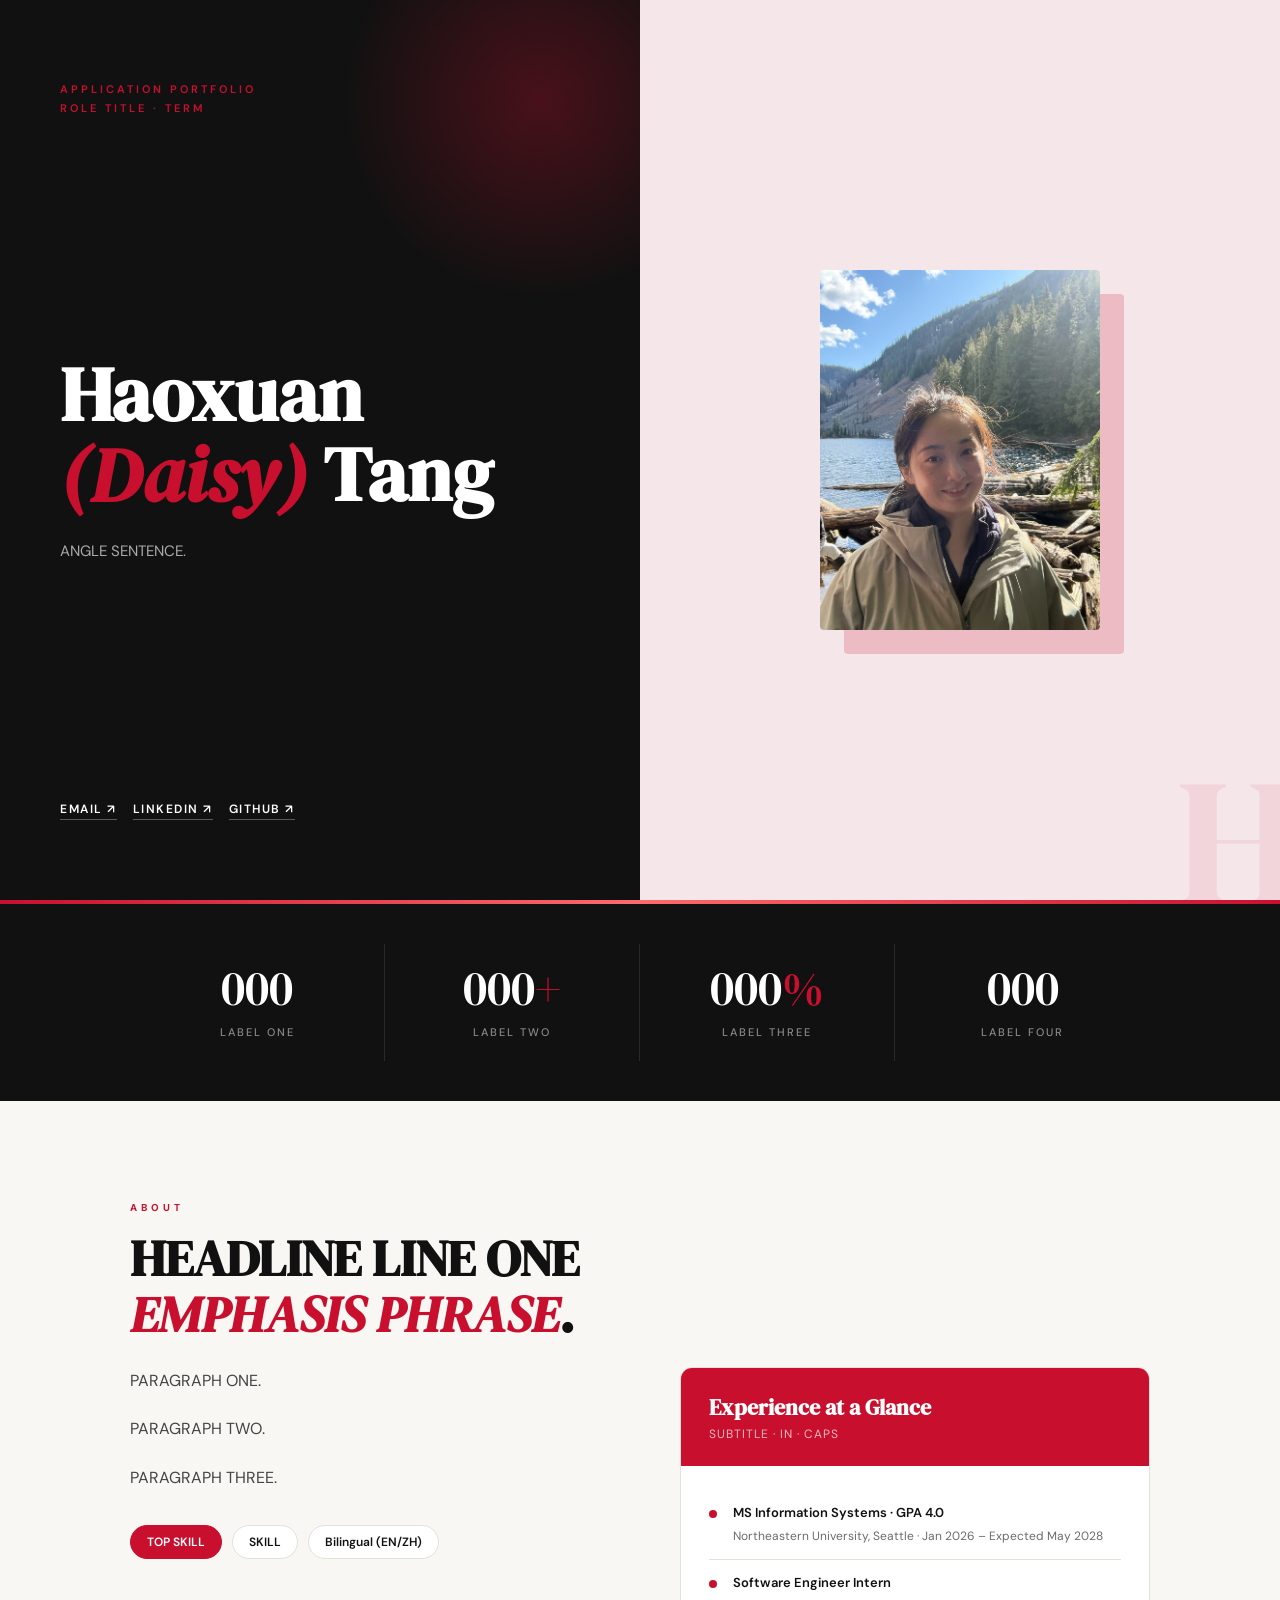
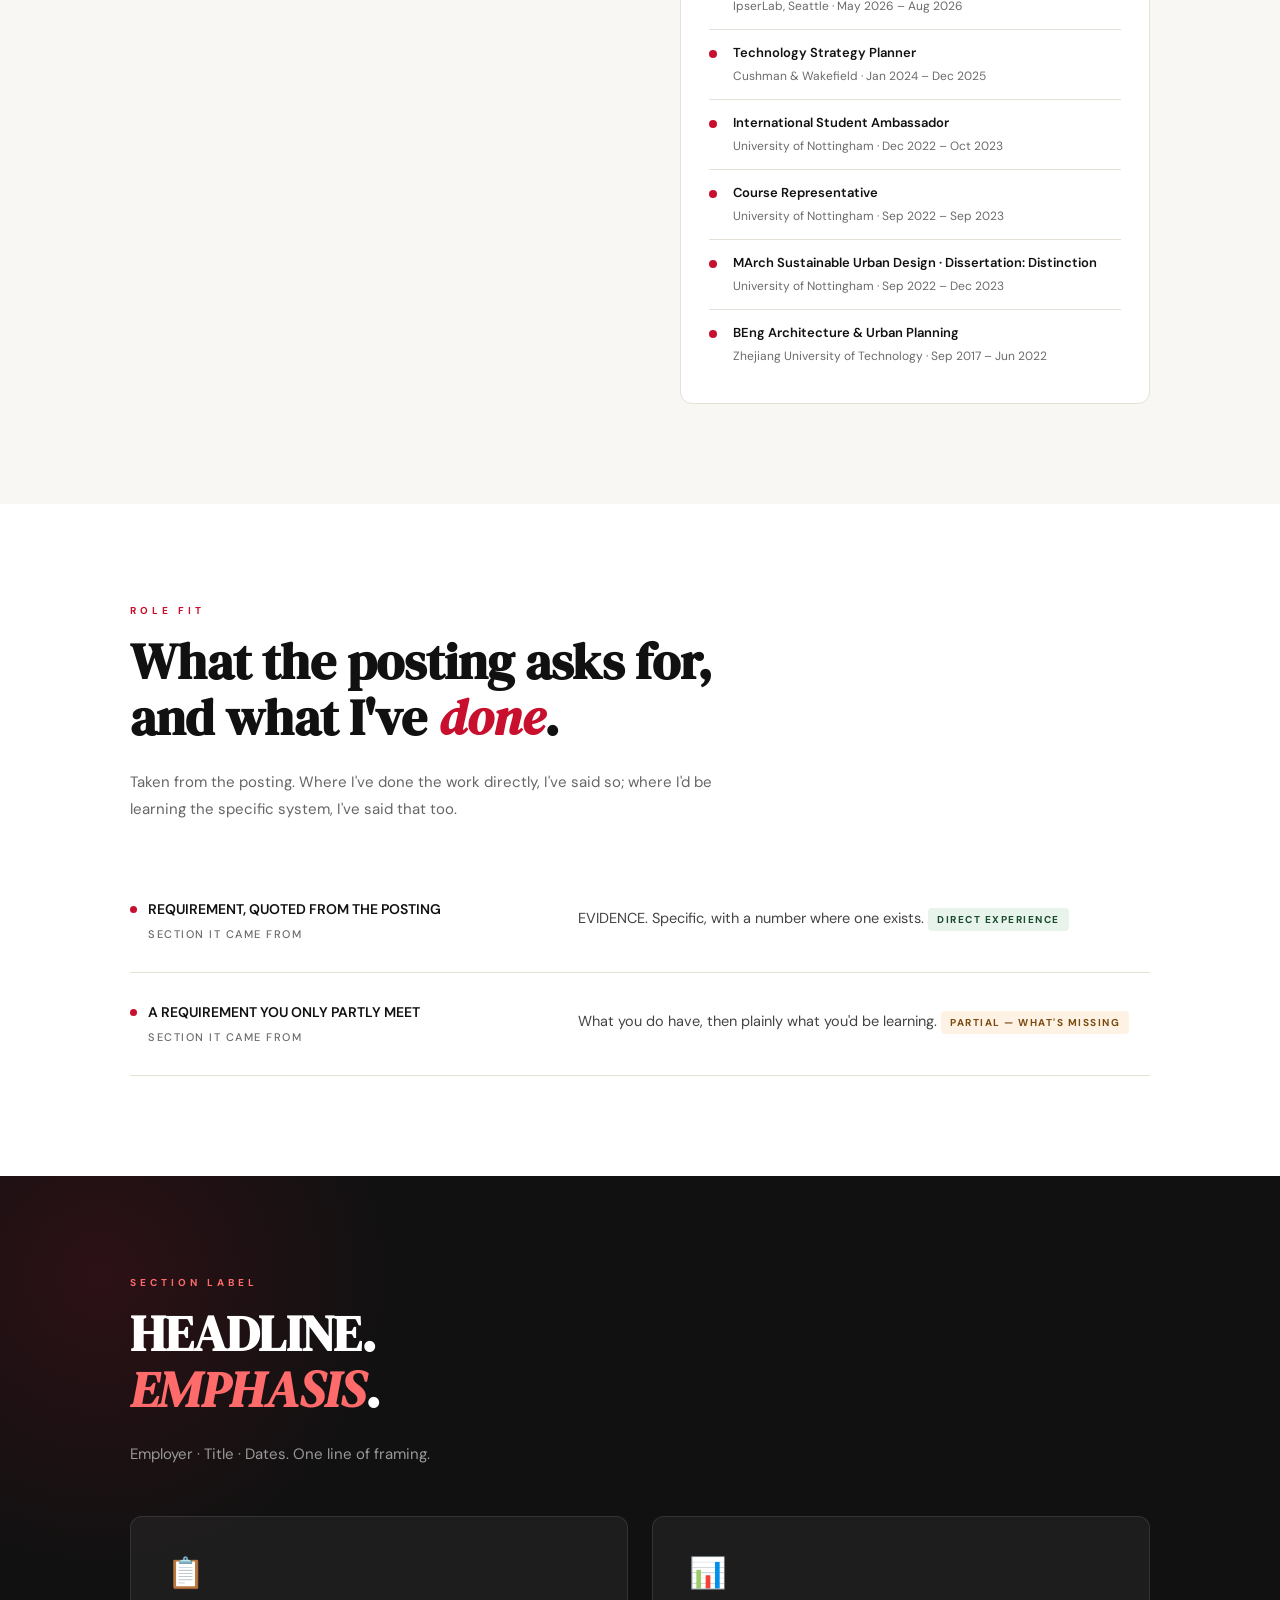
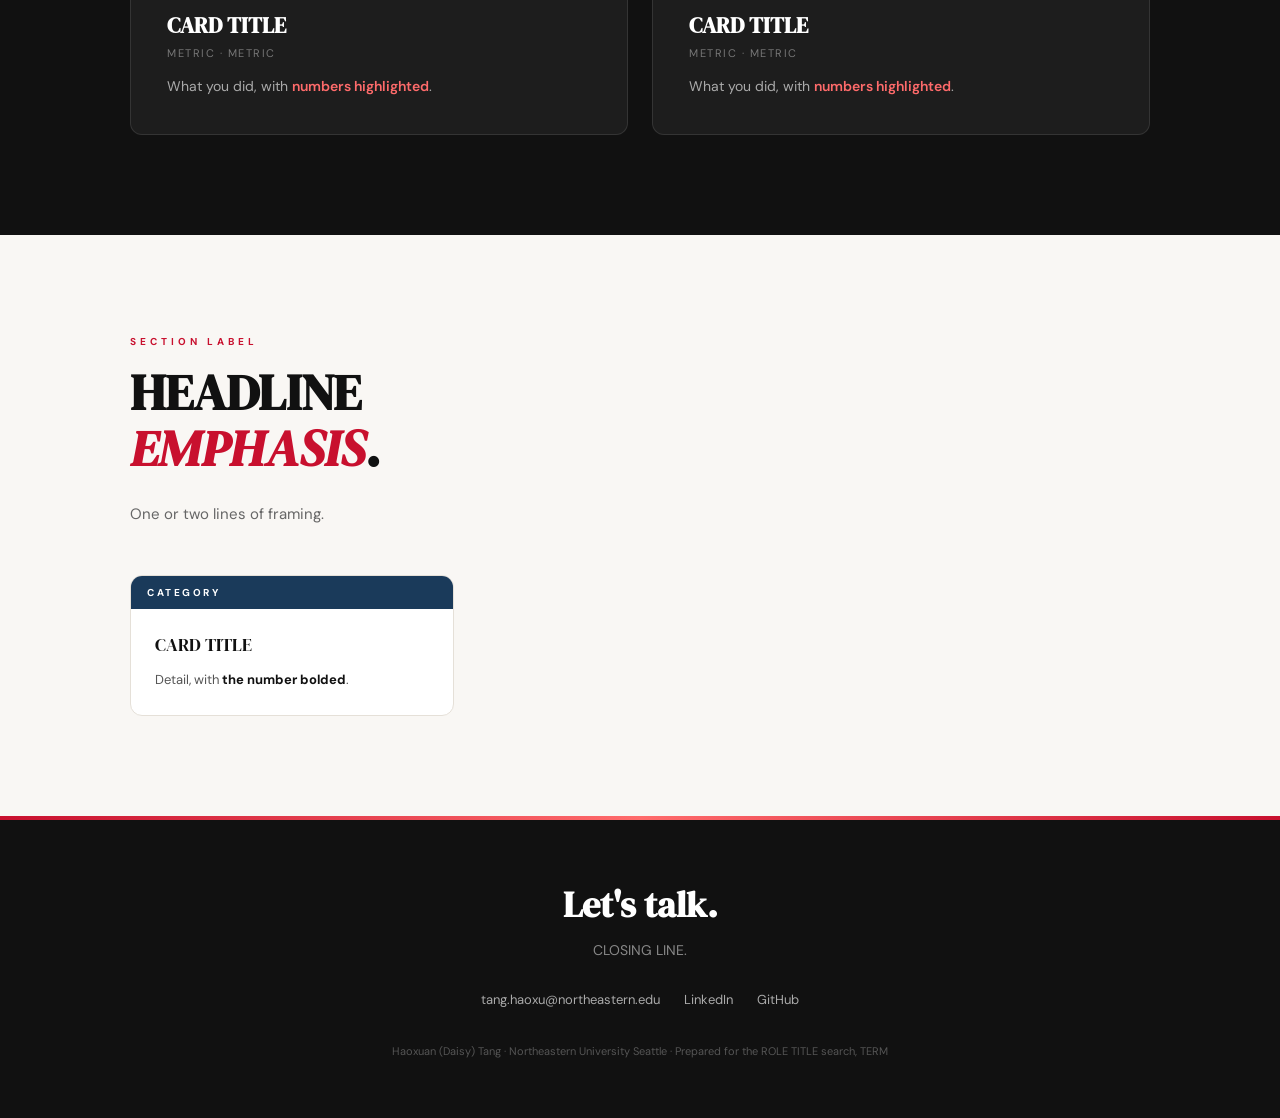
==== _template/index.html @ f03c6901 "Multi-role application portfolio One folder per job application, sharing a single stylesheet.    ass" ====
<!DOCTYPE html>
<html lang="en">
<!--
  ===================================================================
  ROLE PAGE TEMPLATE
  ===================================================================
  New application:
      cp -r _template <role-slug>
  then edit ONLY the blocks marked  <!== EDIT ==>  below.

  Never edit styling here. All CSS lives in ../assets/base.css and is
  shared by every role page. Restyling one file restyles all of them.

  This folder starts with "_" so GitHub Pages (Jekyll) does not publish
  it. Copies without the underscore publish normally.

  THREE LAYERS:
    1. Styling  -> ../assets/base.css        (never touch)
    2. Facts    -> timeline / contact below  (only when the CV changes)
    3. Role     -> everything marked EDIT    (rewrite every application)
  ===================================================================
-->
<head>
<meta charset="UTF-8">
<meta name="viewport" content="width=device-width, initial-scale=1.0">

<!--== EDIT: page title = name + exact role title ==-->
<title>Haoxuan (Daisy) Tang — ROLE TITLE HERE</title>

<!--== EDIT: one sentence, shows up in link previews ==-->
<meta name="description" content="Application portfolio of Haoxuan (Daisy) Tang for the ROLE TITLE role — two or three keywords from the posting.">

<link href="https://fonts.googleapis.com/css2?family=DM+Serif+Display:ital@0;1&family=DM+Sans:wght@300;400;500;600;700&display=swap" rel="stylesheet">
<link rel="stylesheet" href="../assets/base.css">
</head>
<body>

<!-- ================= HERO ================= -->
<div class="hero">
  <div class="hero-left">
    <!--== EDIT: exact posting title + term ==-->
    <div class="hero-tag">Application Portfolio<br>ROLE TITLE · TERM</div>
    <div>
      <h1 class="hero-name">Haoxuan<br><em>(Daisy)</em> Tang</h1>
      <!--== EDIT: the angle. Why you, for THIS posting, in ~45 words.
                  Lead with the single strongest match, not a summary. ==-->
      <p class="hero-desc" style="margin-top: 24px;">
        ANGLE SENTENCE.
      </p>
    </div>
    <!-- FACTS: contact links -->
    <div class="hero-links">
      <a class="hero-link" href="mailto:tang.haoxu@northeastern.edu">Email ↗</a>
      <a class="hero-link" href="https://linkedin.com/in/haoxuan-tang" target="_blank" rel="noopener">LinkedIn ↗</a>
      <a class="hero-link" href="https://github.com/thxsyyd" target="_blank" rel="noopener">GitHub ↗</a>
    </div>
  </div>
  <div class="hero-right">
    <div class="hero-photo-wrap">
      <img src="../assets/photo.jpg" alt="Haoxuan (Daisy) Tang">
    </div>
    <div class="hero-deco">H</div>
  </div>
</div>

<div class="red-stripe"></div>

<!-- ================= STATS =================
     EDIT: pick the FOUR numbers that hit this posting hardest.
     Available from the fact bank (see FACTS.md):
       126 initiatives tracked      130+ metrics reported
       40% fewer manual errors      3h -> 30min decision cycles
       206 FAQ entries / 9 cats     100+ students supported
       22 articles published        90% survey response rate
       12 months as ambassador      5+ departments reconciled
     ========================================= -->
<div class="stats-bar">
  <div class="stats-inner">
    <div class="stat"><span class="stat-num">000</span><span class="stat-label">LABEL ONE</span></div>
    <div class="stat"><span class="stat-num">000<em>+</em></span><span class="stat-label">LABEL TWO</span></div>
    <div class="stat"><span class="stat-num">000<em>%</em></span><span class="stat-label">LABEL THREE</span></div>
    <div class="stat"><span class="stat-num">000</span><span class="stat-label">LABEL FOUR</span></div>
  </div>
</div>

<!-- ================= ABOUT ================= -->
<section>
  <div class="section-label">About</div>
  <!--== EDIT: headline. Short, concrete, no slogans. ==-->
  <h2 class="section-title">HEADLINE LINE ONE<br><span>EMPHASIS PHRASE</span>.</h2>
  <div class="about-grid">
    <div class="about-text">
      <!--== EDIT: 2-3 paragraphs, angled at this posting.
                  Para 1: who you are now + the most relevant experience.
                  Para 2: the concrete work, with numbers.
                  Para 3: the softer half of the role (students, comms...). ==-->
      <p>PARAGRAPH ONE.</p>
      <p>PARAGRAPH TWO.</p>
      <p>PARAGRAPH THREE.</p>

      <!--== EDIT: 5-7 tags, ordered by relevance to the posting.
                  Anchors must match section ids that exist on the page. ==-->
      <div class="about-pills">
        <span class="pill red">TOP SKILL</span>
        <a class="pill" href="#evidence">SKILL</a>
        <span class="pill">Bilingual (EN/ZH)</span>
      </div>
    </div>

    <!-- FACTS: timeline. Update only when the CV actually changes.
         Must stay identical to the resume. -->
    <div class="about-card">
      <div class="about-card-header">
        <h3>Experience at a Glance</h3>
        <!--== EDIT: three words describing the through-line ==-->
        <p>SUBTITLE · IN · CAPS</p>
      </div>
      <div class="about-card-body">
        <div class="timeline-item"><div class="timeline-dot"></div><div class="timeline-text">
          <strong>MS Information Systems · GPA 4.0</strong>
          <span>Northeastern University, Seattle · Jan 2026 – Expected May 2028</span>
        </div></div>
        <div class="timeline-item"><div class="timeline-dot"></div><div class="timeline-text">
          <strong>Software Engineer Intern</strong>
          <span>IpserLab, Seattle · May 2026 – Aug 2026</span>
        </div></div>
        <div class="timeline-item"><div class="timeline-dot"></div><div class="timeline-text">
          <strong>Technology Strategy Planner</strong>
          <span>Cushman &amp; Wakefield · Jan 2024 – Dec 2025</span>
        </div></div>
        <div class="timeline-item"><div class="timeline-dot"></div><div class="timeline-text">
          <strong>International Student Ambassador</strong>
          <span>University of Nottingham · Dec 2022 – Oct 2023</span>
        </div></div>
        <div class="timeline-item"><div class="timeline-dot"></div><div class="timeline-text">
          <strong>Course Representative</strong>
          <span>University of Nottingham · Sep 2022 – Sep 2023</span>
        </div></div>
        <div class="timeline-item"><div class="timeline-dot"></div><div class="timeline-text">
          <strong>MArch Sustainable Urban Design · Dissertation: Distinction</strong>
          <span>University of Nottingham · Sep 2022 – Dec 2023</span>
        </div></div>
        <div class="timeline-item"><div class="timeline-dot"></div><div class="timeline-text">
          <strong>BEng Architecture &amp; Urban Planning</strong>
          <span>Zhejiang University of Technology · Sep 2017 – Jun 2022</span>
        </div></div>
      </div>
    </div>
  </div>
</section>

<!-- ================= ROLE FIT =================
     This is the section that does the work. One row per requirement,
     copied from the posting almost verbatim, each with real evidence.

     Be honest about the gaps. Use fit-tag "adjacent" where you have not
     done the exact thing -- an interviewer respects a marked gap and
     punishes a bluff.
     ============================================ -->
<div class="fit-section" id="fit">
  <div class="fit-inner">
    <div class="section-label">Role Fit</div>
    <h2 class="section-title">What the posting asks for,<br>and what I've <span>done</span>.</h2>
    <p class="section-intro">
      Taken from the posting. Where I've done the work directly, I've said so; where I'd be learning the specific system, I've said that too.
    </p>

    <!--== EDIT: duplicate this block once per requirement (aim for 6-9) ==-->
    <div class="fit-row">
      <div class="fit-req">
        REQUIREMENT, QUOTED FROM THE POSTING
        <em>SECTION IT CAME FROM</em>
      </div>
      <div class="fit-evidence">
        EVIDENCE. Specific, with a number where one exists.
        <span class="fit-tag direct">Direct experience</span>
      </div>
    </div>

    <div class="fit-row">
      <div class="fit-req">
        A REQUIREMENT YOU ONLY PARTLY MEET
        <em>SECTION IT CAME FROM</em>
      </div>
      <div class="fit-evidence">
        What you do have, then plainly what you'd be learning.
        <span class="fit-tag adjacent">Partial — what's missing</span>
      </div>
    </div>

  </div>
</div>

<!-- ================= EVIDENCE: DARK CARDS =================
     For the strongest 2-4 pieces of proof. Usually one job.
     Delete this whole block if the posting does not need it.
     ========================================================= -->
<div class="dark-section" id="evidence">
  <div class="dark-inner">
    <div class="section-label">SECTION LABEL</div>
    <h2 class="section-title">HEADLINE.<br><span>EMPHASIS</span>.</h2>
    <p class="section-intro">Employer · Title · Dates. One line of framing.</p>
    <div class="card-grid">

      <div class="dark-card">
        <div class="card-icon">📋</div>
        <h3>CARD TITLE</h3>
        <div class="card-meta">METRIC · METRIC</div>
        <p>What you did, with <span class="highlight">numbers highlighted</span>.</p>
      </div>

      <div class="dark-card">
        <div class="card-icon">📊</div>
        <h3>CARD TITLE</h3>
        <div class="card-meta">METRIC · METRIC</div>
        <p>What you did, with <span class="highlight">numbers highlighted</span>.</p>
      </div>

    </div>
  </div>
</div>

<!-- ================= EVIDENCE: LIGHT CARDS =================
     For a broader set of smaller items (3 per row).
     Delete this whole block if the posting does not need it.
     ========================================================== -->
<section id="secondary">
  <div class="section-label">SECTION LABEL</div>
  <h2 class="section-title">HEADLINE<br><span>EMPHASIS</span>.</h2>
  <p class="section-intro">One or two lines of framing.</p>
  <div class="light-grid">

    <div class="light-card">
      <div class="light-cat data">CATEGORY</div>
      <div class="light-body">
        <div class="light-title">CARD TITLE</div>
        <p class="light-note">Detail, with <strong>the number bolded</strong>.</p>
      </div>
    </div>
    <!-- category colours available: data / support / events / web / content -->

  </div>
</section>

<div class="red-stripe"></div>

<!-- ================= FOOTER ================= -->
<footer>
  <h2>Let's talk.</h2>
  <!--== EDIT: one line offering something concrete ==-->
  <p>CLOSING LINE.</p>
  <div class="footer-links">
    <a href="mailto:tang.haoxu@northeastern.edu">tang.haoxu@northeastern.edu</a>
    <a href="https://linkedin.com/in/haoxuan-tang" target="_blank" rel="noopener">LinkedIn</a>
    <a href="https://github.com/thxsyyd" target="_blank" rel="noopener">GitHub</a>
  </div>
  <!--== EDIT: role + term ==-->
  <p class="footer-note">
    Haoxuan (Daisy) Tang · Northeastern University Seattle · Prepared for the ROLE TITLE search, TERM
  </p>
</footer>

</body>
</html>
---- assets/base.css ----
/* ------------------------------------------------------------------
   Shared stylesheet for every role-specific portfolio page.
   Edit here to restyle all pages at once. Individual pages should
   contain content only -- no <style> block.
   ------------------------------------------------------------------ */


  :root {
    --red: #C8102E;
    --red-light: #f5e6e9;
    --black: #111111;
    --grey: #6b6b6b;
    --light: #f9f7f4;
    --white: #ffffff;
    --border: #e5e0d8;
  }

  * { margin: 0; padding: 0; box-sizing: border-box; }

  body {
    font-family: 'DM Sans', sans-serif;
    background: var(--light);
    color: var(--black);
    overflow-x: hidden;
  }

  /* HERO */
  .hero {
    min-height: 100vh;
    display: grid;
    grid-template-columns: 1fr 1fr;
    position: relative;
    overflow: hidden;
  }

  .hero-left {
    background: var(--black);
    padding: 80px 60px;
    display: flex;
    flex-direction: column;
    justify-content: space-between;
    position: relative;
    overflow: hidden;
  }

  .hero-left::before {
    content: '';
    position: absolute;
    top: -100px; right: -100px;
    width: 400px; height: 400px;
    border-radius: 50%;
    background: radial-gradient(circle, rgba(200,16,46,0.3) 0%, transparent 70%);
    pointer-events: none;
  }

  .hero-tag {
    font-size: 11px;
    font-weight: 600;
    letter-spacing: 3px;
    text-transform: uppercase;
    color: var(--red);
    line-height: 1.7;
    opacity: 0;
    animation: fadeUp 0.8s 0.2s forwards;
  }

  .hero-name {
    font-family: 'DM Serif Display', serif;
    font-size: clamp(48px, 6vw, 80px);
    color: var(--white);
    line-height: 1.05;
    opacity: 0;
    animation: fadeUp 0.8s 0.4s forwards;
  }

  .hero-name em {
    font-style: italic;
    color: var(--red);
  }

  .hero-desc {
    font-size: 15px;
    color: #aaa;
    line-height: 1.7;
    max-width: 380px;
    opacity: 0;
    animation: fadeUp 0.8s 0.6s forwards;
  }

  .hero-links {
    display: flex;
    gap: 16px;
    flex-wrap: wrap;
    opacity: 0;
    animation: fadeUp 0.8s 0.8s forwards;
  }

  .hero-link {
    font-size: 12px;
    font-weight: 600;
    letter-spacing: 1.5px;
    text-transform: uppercase;
    color: var(--white);
    text-decoration: none;
    border-bottom: 1px solid rgba(255,255,255,0.3);
    padding-bottom: 2px;
    transition: color 0.2s, border-color 0.2s;
  }
  .hero-link:hover { color: var(--red); border-color: var(--red); }

  .hero-right {
    background: var(--red-light);
    position: relative;
    overflow: hidden;
    display: flex;
    align-items: center;
    justify-content: center;
  }

  .hero-photo-wrap {
    width: 280px;
    height: 360px;
    border-radius: 4px;
    overflow: hidden;
    box-shadow: 24px 24px 0 rgba(200,16,46,0.2);
    opacity: 0;
    animation: fadeIn 1s 0.6s forwards;
    position: relative;
    z-index: 1;
  }

  .hero-photo-wrap img {
    width: 100%;
    height: 100%;
    object-fit: cover;
    object-position: center top;
    display: block;
  }

  .hero-deco {
    position: absolute;
    font-family: 'DM Serif Display', serif;
    font-size: 180px;
    color: rgba(200,16,46,0.08);
    bottom: -30px;
    right: -20px;
    line-height: 1;
    pointer-events: none;
  }

  /* SECTION LAYOUT */
  section {
    max-width: 1100px;
    margin: 0 auto;
    padding: 100px 40px;
  }

  .section-label {
    font-size: 10px;
    font-weight: 700;
    letter-spacing: 4px;
    text-transform: uppercase;
    color: var(--red);
    margin-bottom: 16px;
  }

  .section-title {
    font-family: 'DM Serif Display', serif;
    font-size: clamp(32px, 4vw, 52px);
    line-height: 1.1;
    color: var(--black);
    margin-bottom: 24px;
  }

  .section-title span {
    font-style: italic;
    color: var(--red);
  }

  .section-intro {
    font-size: 15px;
    color: #666;
    max-width: 620px;
    line-height: 1.75;
    margin-bottom: 48px;
  }

  /* STATS BAR */
  .stats-bar {
    background: var(--black);
    padding: 40px 0;
  }

  .stats-inner {
    max-width: 1100px;
    margin: 0 auto;
    padding: 0 40px;
    display: grid;
    grid-template-columns: repeat(4, 1fr);
    gap: 0;
  }

  .stat {
    text-align: center;
    padding: 20px;
    border-right: 1px solid rgba(255,255,255,0.1);
  }
  .stat:last-child { border-right: none; }

  .stat-num {
    font-family: 'DM Serif Display', serif;
    font-size: 48px;
    color: var(--white);
    display: block;
    line-height: 1;
    margin-bottom: 8px;
  }

  .stat-num em {
    color: var(--red);
    font-style: normal;
  }

  .stat-label {
    font-size: 11px;
    font-weight: 500;
    letter-spacing: 2px;
    text-transform: uppercase;
    color: #888;
  }

  /* ABOUT */
  .about-grid {
    display: grid;
    grid-template-columns: 1fr 1fr;
    gap: 80px;
    align-items: start;
  }

  .about-text p {
    font-size: 16px;
    line-height: 1.8;
    color: #444;
    margin-bottom: 20px;
  }

  .about-text p strong { color: var(--black); }

  .about-pills {
    display: flex;
    flex-wrap: wrap;
    gap: 10px;
    margin-top: 32px;
  }

  .pill {
    font-size: 12px;
    font-weight: 600;
    padding: 8px 16px;
    border-radius: 100px;
    background: var(--white);
    border: 1.5px solid var(--border);
    color: var(--black);
    text-decoration: none;
    transition: background 0.2s, border-color 0.2s, color 0.2s;
    cursor: pointer;
  }

  a.pill:hover { background: var(--black); color: var(--white); border-color: var(--black); }
  .pill.red { background: var(--red); color: var(--white); border-color: var(--red); }

  .about-card {
    background: var(--white);
    border: 1.5px solid var(--border);
    border-radius: 12px;
    overflow: hidden;
  }

  .about-card-header {
    background: var(--red);
    padding: 24px 28px;
  }

  .about-card-header h3 {
    font-family: 'DM Serif Display', serif;
    font-size: 22px;
    color: var(--white);
    margin-bottom: 4px;
  }

  .about-card-header p {
    font-size: 12px;
    color: rgba(255,255,255,0.7);
    letter-spacing: 1px;
  }

  .about-card-body { padding: 24px 28px; }

  .timeline-item {
    display: flex;
    gap: 16px;
    padding: 14px 0;
    border-bottom: 1px solid var(--border);
  }
  .timeline-item:last-child { border-bottom: none; }

  .timeline-dot {
    width: 8px;
    height: 8px;
    border-radius: 50%;
    background: var(--red);
    margin-top: 6px;
    flex-shrink: 0;
  }

  .timeline-text strong {
    display: block;
    font-size: 13px;
    font-weight: 600;
    color: var(--black);
    margin-bottom: 3px;
  }

  .timeline-text span {
    font-size: 12px;
    color: var(--grey);
  }

  /* FIT MATRIX */
  .fit-section {
    background: var(--white);
    padding: 100px 0;
  }

  .fit-inner {
    max-width: 1100px;
    margin: 0 auto;
    padding: 0 40px;
  }

  .fit-row {
    display: grid;
    grid-template-columns: 1fr 1.4fr;
    gap: 40px;
    padding: 28px 0;
    border-bottom: 1px solid var(--border);
    align-items: start;
  }
  .fit-row:first-of-type { border-top: 2px solid var(--black); }

  .fit-req {
    font-size: 14px;
    font-weight: 600;
    color: var(--black);
    line-height: 1.6;
    position: relative;
    padding-left: 18px;
  }

  .fit-req::before {
    content: '';
    position: absolute;
    left: 0; top: 8px;
    width: 7px; height: 7px;
    background: var(--red);
    border-radius: 50%;
  }

  .fit-req em {
    display: block;
    font-style: normal;
    font-size: 11px;
    letter-spacing: 1.5px;
    text-transform: uppercase;
    color: var(--grey);
    font-weight: 500;
    margin-top: 6px;
  }

  .fit-evidence {
    font-size: 14.5px;
    color: #444;
    line-height: 1.75;
  }

  .fit-evidence strong { color: var(--black); }

  .fit-tag {
    display: inline-block;
    font-size: 10px;
    font-weight: 700;
    letter-spacing: 1.5px;
    text-transform: uppercase;
    padding: 3px 9px;
    border-radius: 4px;
    margin-top: 10px;
  }
  .fit-tag.direct { background: #e8f3ec; color: #1a4a2e; }
  .fit-tag.adjacent { background: #fdf2e3; color: #7a4a10; }

  /* DARK CARD SECTION */
  .dark-section {
    background: var(--black);
    padding: 100px 0;
    position: relative;
    overflow: hidden;
  }

  .dark-section::before {
    content: '';
    position: absolute;
    top: -200px; left: -200px;
    width: 600px; height: 600px;
    border-radius: 50%;
    background: radial-gradient(circle, rgba(200,16,46,0.15) 0%, transparent 70%);
    pointer-events: none;
  }

  .dark-inner {
    max-width: 1100px;
    margin: 0 auto;
    padding: 0 40px;
    position: relative;
    z-index: 1;
  }

  .dark-inner .section-label { color: #ff6b6b; }
  .dark-inner .section-title { color: var(--white); }
  .dark-inner .section-title span { color: #ff6b6b; }
  .dark-inner .section-intro { color: #999; }

  .card-grid {
    display: grid;
    grid-template-columns: 1fr 1fr;
    gap: 24px;
  }

  .dark-card {
    background: rgba(255,255,255,0.05);
    border: 1px solid rgba(255,255,255,0.1);
    border-radius: 12px;
    padding: 36px;
    transition: background 0.2s, border-color 0.2s;
  }

  .dark-card:hover {
    background: rgba(200,16,46,0.1);
    border-color: rgba(200,16,46,0.4);
  }

  .card-icon { font-size: 30px; margin-bottom: 18px; }

  .dark-card h3 {
    font-family: 'DM Serif Display', serif;
    font-size: 22px;
    color: var(--white);
    margin-bottom: 6px;
  }

  .card-meta {
    font-size: 11px;
    letter-spacing: 1.5px;
    text-transform: uppercase;
    color: #777;
    margin-bottom: 14px;
  }

  .dark-card p {
    font-size: 14px;
    color: #aaa;
    line-height: 1.75;
  }

  .highlight { color: #ff6b6b; font-weight: 600; }

  /* LIGHT CARD GRID */
  .light-grid {
    display: grid;
    grid-template-columns: repeat(3, 1fr);
    gap: 24px;
  }

  .light-card {
    border: 1.5px solid var(--border);
    border-radius: 12px;
    overflow: hidden;
    background: var(--white);
    display: flex;
    flex-direction: column;
    transition: transform 0.2s, box-shadow 0.2s, border-color 0.2s;
    text-decoration: none;
    color: inherit;
  }

  .light-card:hover {
    transform: translateY(-4px);
    box-shadow: 0 16px 40px rgba(0,0,0,0.08);
    border-color: var(--red);
  }

  .light-cat {
    padding: 10px 16px;
    font-size: 10px;
    font-weight: 700;
    letter-spacing: 2.5px;
    text-transform: uppercase;
    color: var(--white);
    background: var(--black);
  }
  .light-cat.data { background: #1a3a5a; }
  .light-cat.support { background: #1a4a2e; }
  .light-cat.events { background: #4a1a2e; }
  .light-cat.web { background: #3a1a4a; }
  .light-cat.content { background: #2a2a1a; }

  .light-body {
    padding: 24px;
    flex: 1;
    display: flex;
    flex-direction: column;
    gap: 12px;
  }

  .light-title {
    font-family: 'DM Serif Display', serif;
    font-size: 18px;
    line-height: 1.35;
    color: var(--black);
  }

  .light-note {
    font-size: 13px;
    color: #555;
    line-height: 1.65;
  }
  .light-note strong { color: var(--black); }


  /* QUOTE */
  .quote-block {
    border-left: 3px solid var(--red);
    padding: 20px 24px;
    background: var(--white);
    border-radius: 0 8px 8px 0;
    margin: 32px 0 0;
  }

  .quote-block p {
    font-family: 'DM Serif Display', serif;
    font-style: italic;
    font-size: 17px;
    color: var(--black);
    line-height: 1.6;
    margin: 0;
  }

  .quote-block cite {
    display: block;
    font-size: 12px;
    font-style: normal;
    color: var(--grey);
    margin-top: 10px;
    font-family: 'DM Sans', sans-serif;
  }

  .btn {
    display: inline-flex;
    align-items: center;
    gap: 8px;
    font-size: 13px;
    font-weight: 600;
    padding: 12px 24px;
    border-radius: 100px;
    text-decoration: none;
    transition: all 0.2s;
  }

  .btn-red { background: var(--red); color: var(--white); }
  .btn-red:hover { background: #a00c24; transform: translateY(-2px); }

  .btn-outline {
    background: transparent;
    color: var(--black);
    border: 1.5px solid var(--black);
  }
  .btn-outline:hover { background: var(--black); color: var(--white); }


  /* --- Components used by the ambassador page --- */
/* ARTICLES GRID */
  .articles-section {
    background: var(--white);
    padding: 100px 0;
  }

  .articles-inner {
    max-width: 1100px;
    margin: 0 auto;
    padding: 0 40px;
  }

  .articles-grid {
    display: grid;
    grid-template-columns: repeat(3, 1fr);
    gap: 24px;
  }

  .article-card {
    border: 1.5px solid var(--border);
    border-radius: 12px;
    overflow: hidden;
    text-decoration: none;
    color: inherit;
    background: var(--light);
    transition: transform 0.2s, box-shadow 0.2s, border-color 0.2s;
    display: flex;
    flex-direction: column;
  }

  .article-card:hover {
    transform: translateY(-4px);
    box-shadow: 0 16px 40px rgba(0,0,0,0.08);
    border-color: var(--red);
  }

  .article-cat {
    padding: 10px 16px;
    font-size: 10px;
    font-weight: 700;
    letter-spacing: 2.5px;
    text-transform: uppercase;
    color: var(--white);
    background: var(--black);
  }

  .article-cat.photography { background: #1a4a2e; }
  .article-cat.interview { background: #1a3a5a; }
  .article-cat.event { background: #4a1a2e; }
  .article-cat.intro { background: #2a2a1a; }
  .article-cat.graduation { background: #3a1a4a; }

  .article-body {
    padding: 24px;
    flex: 1;
    display: flex;
    flex-direction: column;
    justify-content: space-between;
    gap: 16px;
  }

  .article-title {
    font-family: 'DM Serif Display', serif;
    font-size: 18px;
    line-height: 1.35;
    color: var(--black);
  }

  .article-note {
    font-size: 12px;
    color: var(--grey);
    line-height: 1.5;
  }

  .article-arrow {
    font-size: 20px;
    color: var(--red);
    margin-top: auto;
  }

  /* COMMUNITY SECTION */
  .community-section {
    background: var(--black);
    padding: 100px 0;
    position: relative;
    overflow: hidden;
  }

  .community-section::before {
    content: '';
    position: absolute;
    top: -200px; left: -200px;
    width: 600px; height: 600px;
    border-radius: 50%;
    background: radial-gradient(circle, rgba(200,16,46,0.15) 0%, transparent 70%);
    pointer-events: none;
  }

  .community-inner {
    max-width: 1100px;
    margin: 0 auto;
    padding: 0 40px;
    position: relative;
    z-index: 1;
  }

  .community-inner .section-label { color: #ff6b6b; }
  .community-inner .section-title { color: var(--white); }
  .community-inner .section-title span { color: #ff6b6b; }

  .community-grid {
    display: grid;
    grid-template-columns: 1fr 1fr;
    gap: 24px;
  }

  .community-card {
    background: rgba(255,255,255,0.05);
    border: 1px solid rgba(255,255,255,0.1);
    border-radius: 12px;
    padding: 36px;
    transition: background 0.2s, border-color 0.2s;
  }

  .community-card:hover {
    background: rgba(200,16,46,0.1);
    border-color: rgba(200,16,46,0.4);
  }

  .community-icon {
    font-size: 32px;
    margin-bottom: 20px;
  }

  .community-card h3 {
    font-family: 'DM Serif Display', serif;
    font-size: 22px;
    color: var(--white);
    margin-bottom: 12px;
  }

  .community-card p {
    font-size: 14px;
    color: #aaa;
    line-height: 1.7;
  }

  .community-highlight {
    color: #ff6b6b;
    font-weight: 600;
  }

  /* EXHIBIT SECTION */
  .exhibit-section {
    padding: 100px 0;
    background: var(--light);
  }

  .exhibit-inner {
    max-width: 1100px;
    margin: 0 auto;
    padding: 0 40px;
  }

  .exhibit-grid {
    display: grid;
    grid-template-columns: 1.2fr 1fr;
    gap: 60px;
    align-items: center;
  }

  .exhibit-images {
    display: grid;
    grid-template-columns: 1fr 1fr;
    gap: 12px;
  }

  .exhibit-img {
    border-radius: 8px;
    overflow: hidden;
    background: var(--border);
    aspect-ratio: 3/4;
  }

  .exhibit-img img {
    width: 100%;
    height: 100%;
    object-fit: cover;
    display: block;
  }

  .exhibit-img.tall {
    grid-row: span 2;
    aspect-ratio: auto;
  }

  .exhibit-text h2 {
    font-family: 'DM Serif Display', serif;
    font-size: 36px;
    color: var(--black);
    line-height: 1.2;
    margin-bottom: 20px;
  }

  .exhibit-text p {
    font-size: 15px;
    color: #555;
    line-height: 1.75;
    margin-bottom: 16px;
  }

  .exhibit-quote {
    border-left: 3px solid var(--red);
    padding: 16px 20px;
    background: var(--white);
    border-radius: 0 8px 8px 0;
    margin: 24px 0;
  }

  .exhibit-quote p {
    font-family: 'DM Serif Display', serif;
    font-style: italic;
    font-size: 16px;
    color: var(--black);
    line-height: 1.6;
    margin: 0;
  }

  .exhibit-quote cite {
    display: block;
    font-size: 12px;
    font-style: normal;
    color: var(--grey);
    margin-top: 8px;
    font-family: 'DM Sans', sans-serif;
  }

  /* FOOTER */
  footer {
    background: var(--black);
    padding: 60px 40px;
    text-align: center;
  }

  footer h2 {
    font-family: 'DM Serif Display', serif;
    font-size: 36px;
    color: var(--white);
    margin-bottom: 12px;
  }

  footer p {
    font-size: 14px;
    color: #888;
    margin-bottom: 32px;
  }

  footer .footer-links {
    display: flex;
    justify-content: center;
    gap: 24px;
    flex-wrap: wrap;
  }

  footer a {
    font-size: 13px;
    color: #aaa;
    text-decoration: none;
    transition: color 0.2s;
  }
  footer a:hover { color: var(--red); }

  .footer-note {
    font-size: 11px;
    color: #555;
    margin-top: 36px;
    margin-bottom: 0;
  }
  .footer-note a { color: #777; text-decoration: underline; }

  .red-stripe {
    height: 4px;
    background: linear-gradient(90deg, var(--red) 0%, #ff6b6b 50%, var(--red) 100%);
  }

  @keyframes fadeUp {
    from { opacity: 0; transform: translateY(24px); }
    to { opacity: 1; transform: translateY(0); }
  }

  @keyframes fadeIn {
    from { opacity: 0; }
    to { opacity: 1; }
  }

  @media (max-width: 900px) {
    .light-grid { grid-template-columns: 1fr 1fr; }
  }

  @media (max-width: 768px) {
    .hero { grid-template-columns: 1fr; }
    .hero-right { display: none; }
    .hero-left { padding: 60px 32px; min-height: 100vh; }
    .stats-inner { grid-template-columns: repeat(2, 1fr); }
    .about-grid { grid-template-columns: 1fr; gap: 40px; }
    .fit-row { grid-template-columns: 1fr; gap: 12px; }
    .card-grid { grid-template-columns: 1fr; }
    .light-grid { grid-template-columns: 1fr; }
    .articles-grid { grid-template-columns: 1fr; }
    .community-grid { grid-template-columns: 1fr; }
    .exhibit-grid { grid-template-columns: 1fr; }
    section { padding: 60px 24px; }
    .fit-inner, .dark-inner { padding: 0 24px; }
    .fit-section, .dark-section { padding: 60px 0; }
  }
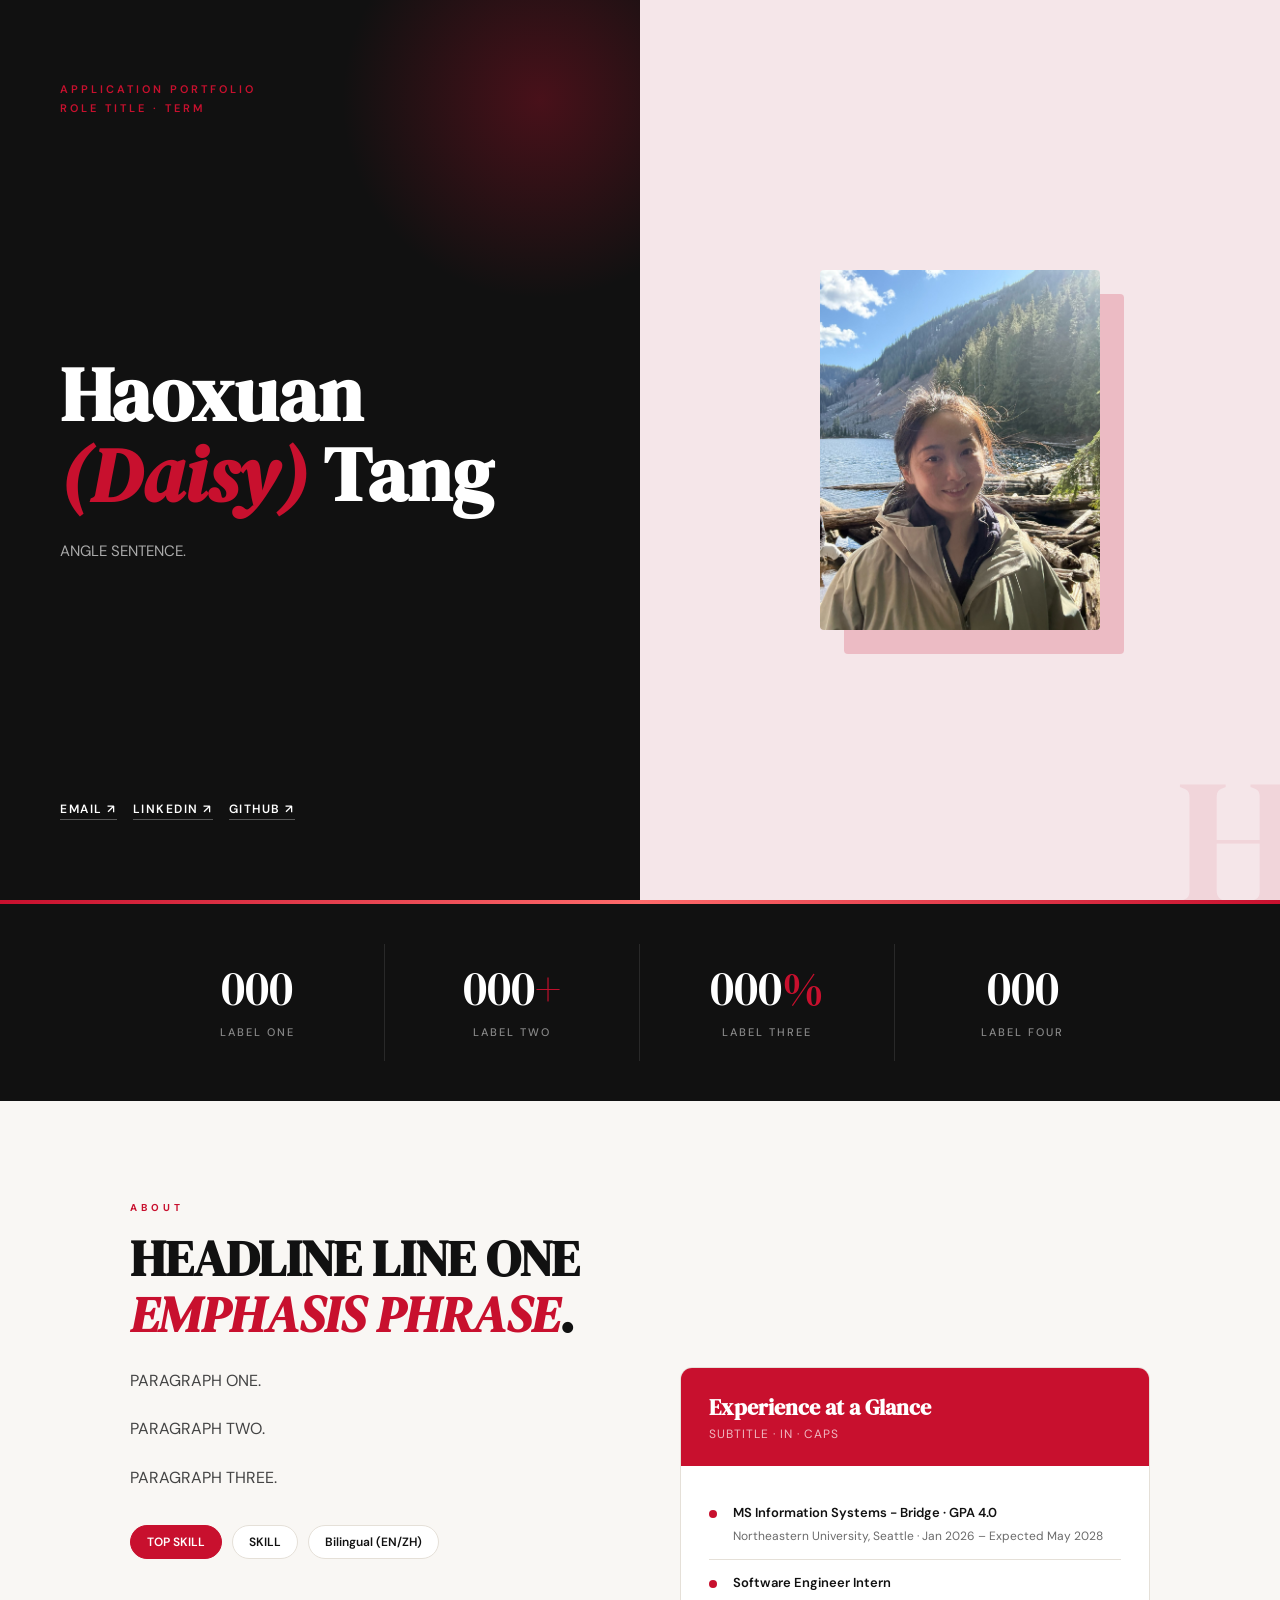
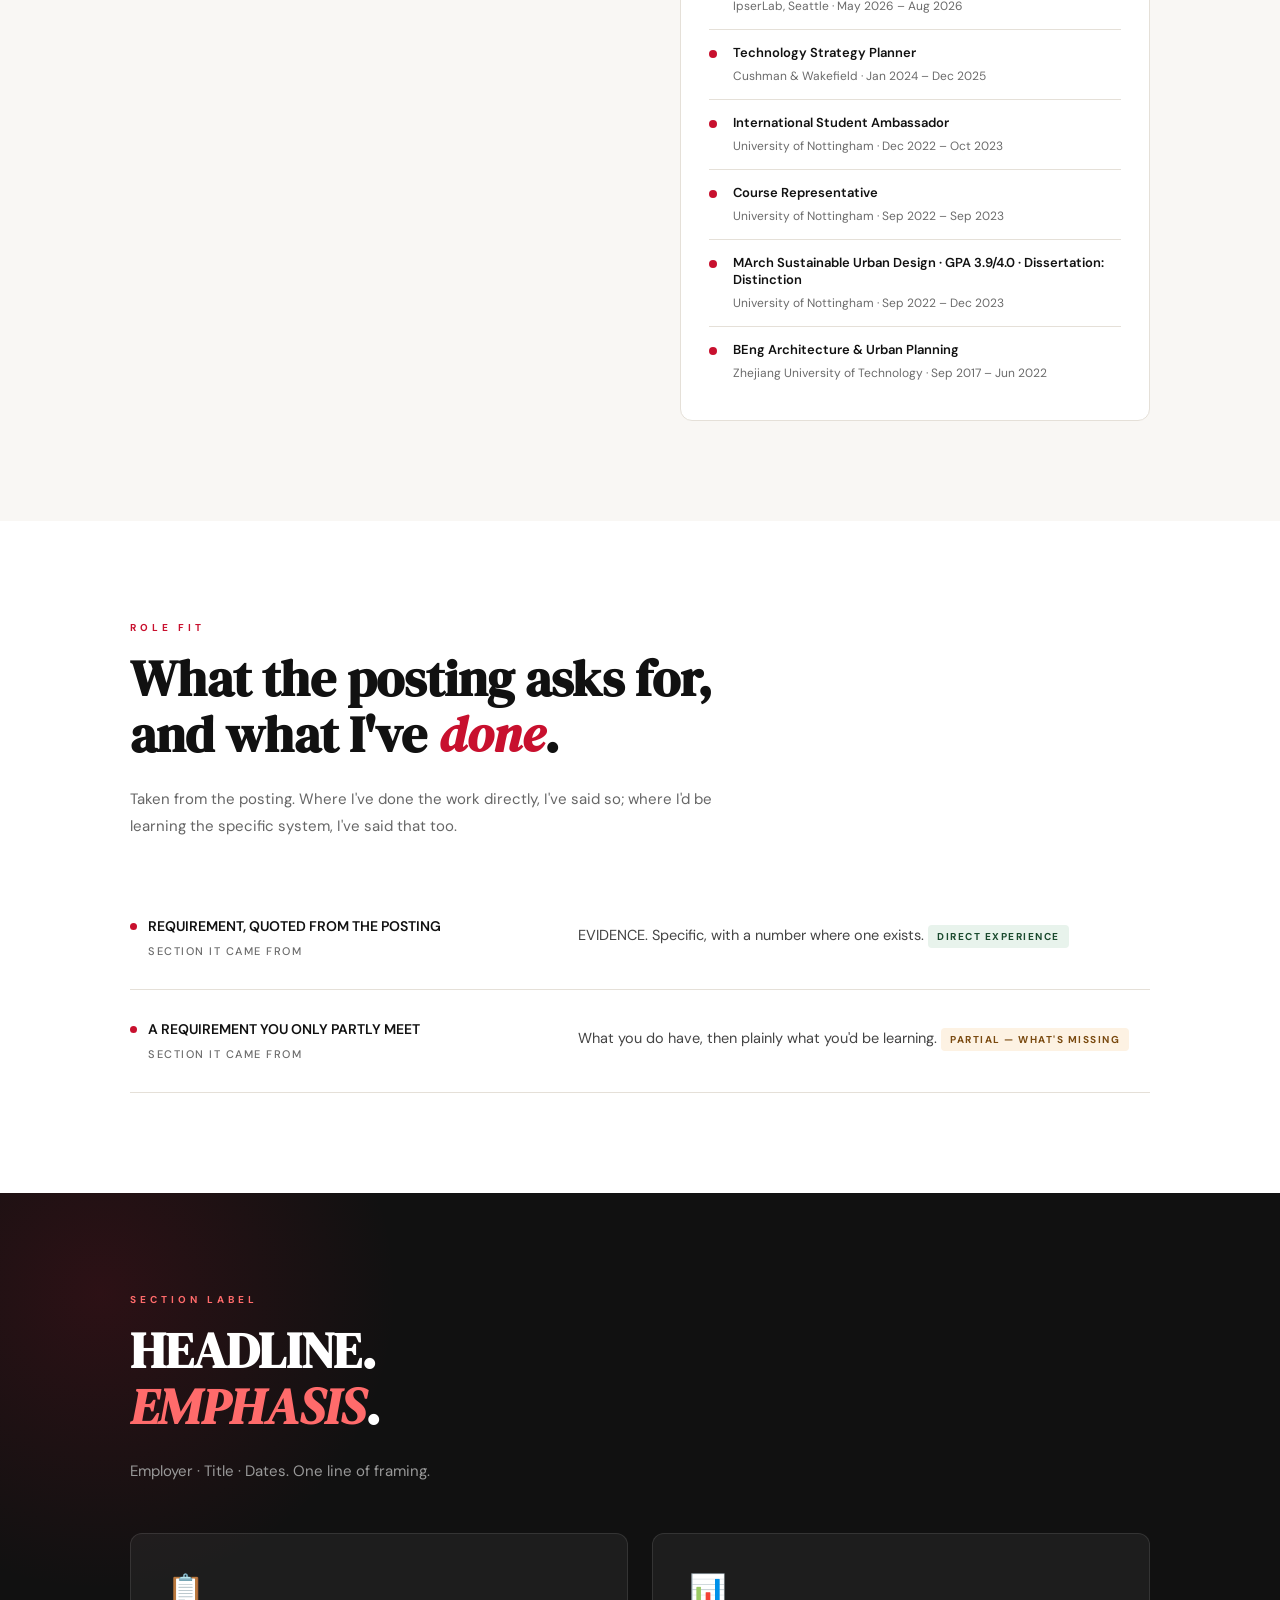
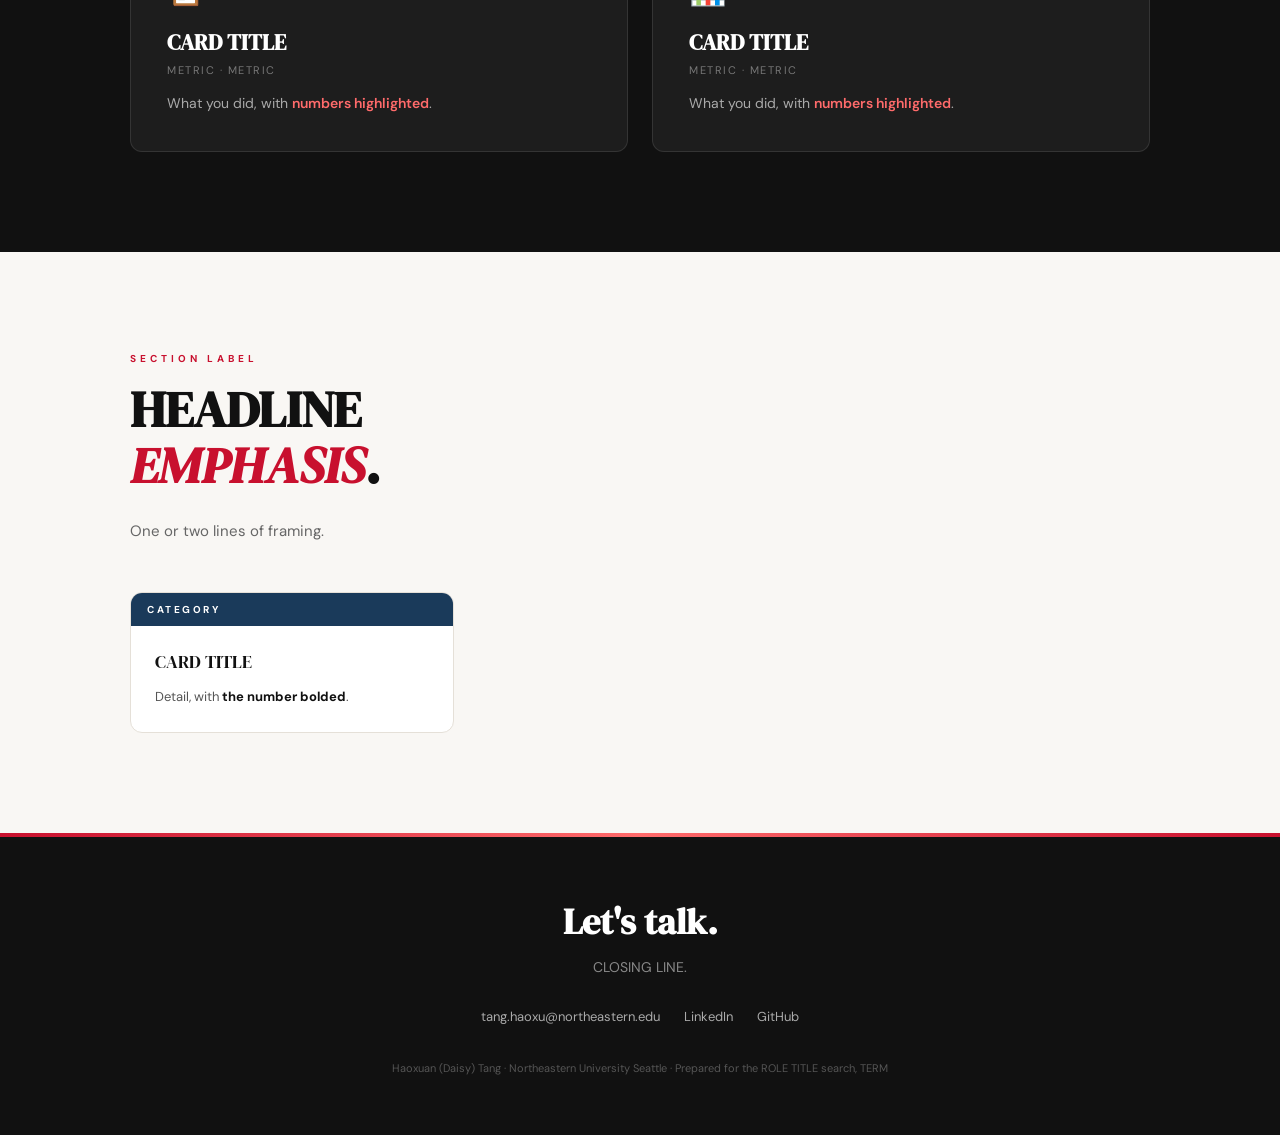
==== commit 833204ea: "Correct the programme name and Nottingham GPA on the live pages   gls-ambassador named the industry-" ====
--- a/_template/index.html
+++ b/_template/index.html
@@ -117,7 +117,7 @@
       </div>
       <div class="about-card-body">
         <div class="timeline-item"><div class="timeline-dot"></div><div class="timeline-text">
-          <strong>MS Information Systems · GPA 4.0</strong>
+          <strong>MS Information Systems - Bridge · GPA 4.0</strong>
           <span>Northeastern University, Seattle · Jan 2026 – Expected May 2028</span>
         </div></div>
         <div class="timeline-item"><div class="timeline-dot"></div><div class="timeline-text">
@@ -137,7 +137,7 @@
           <span>University of Nottingham · Sep 2022 – Sep 2023</span>
         </div></div>
         <div class="timeline-item"><div class="timeline-dot"></div><div class="timeline-text">
-          <strong>MArch Sustainable Urban Design · Dissertation: Distinction</strong>
+          <strong>MArch Sustainable Urban Design · GPA 3.9/4.0 · Dissertation: Distinction</strong>
           <span>University of Nottingham · Sep 2022 – Dec 2023</span>
         </div></div>
         <div class="timeline-item"><div class="timeline-dot"></div><div class="timeline-text">
